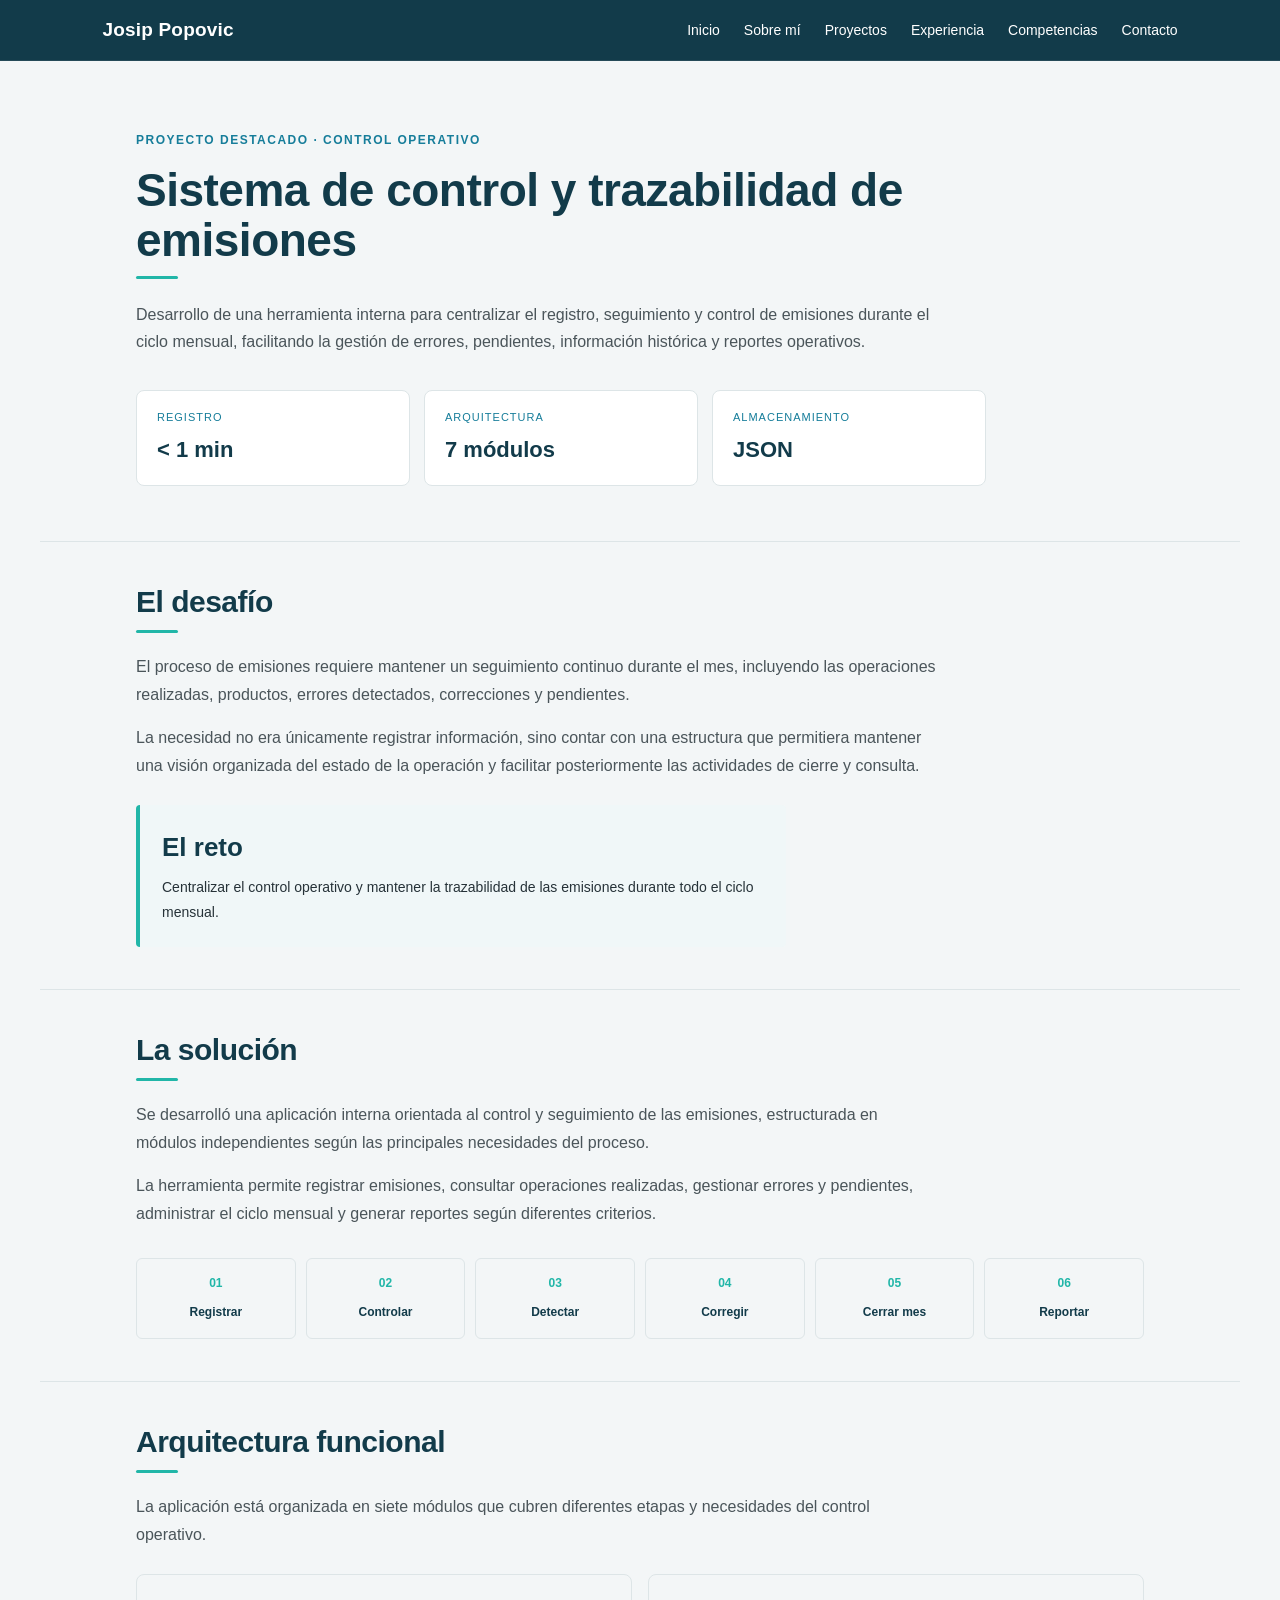
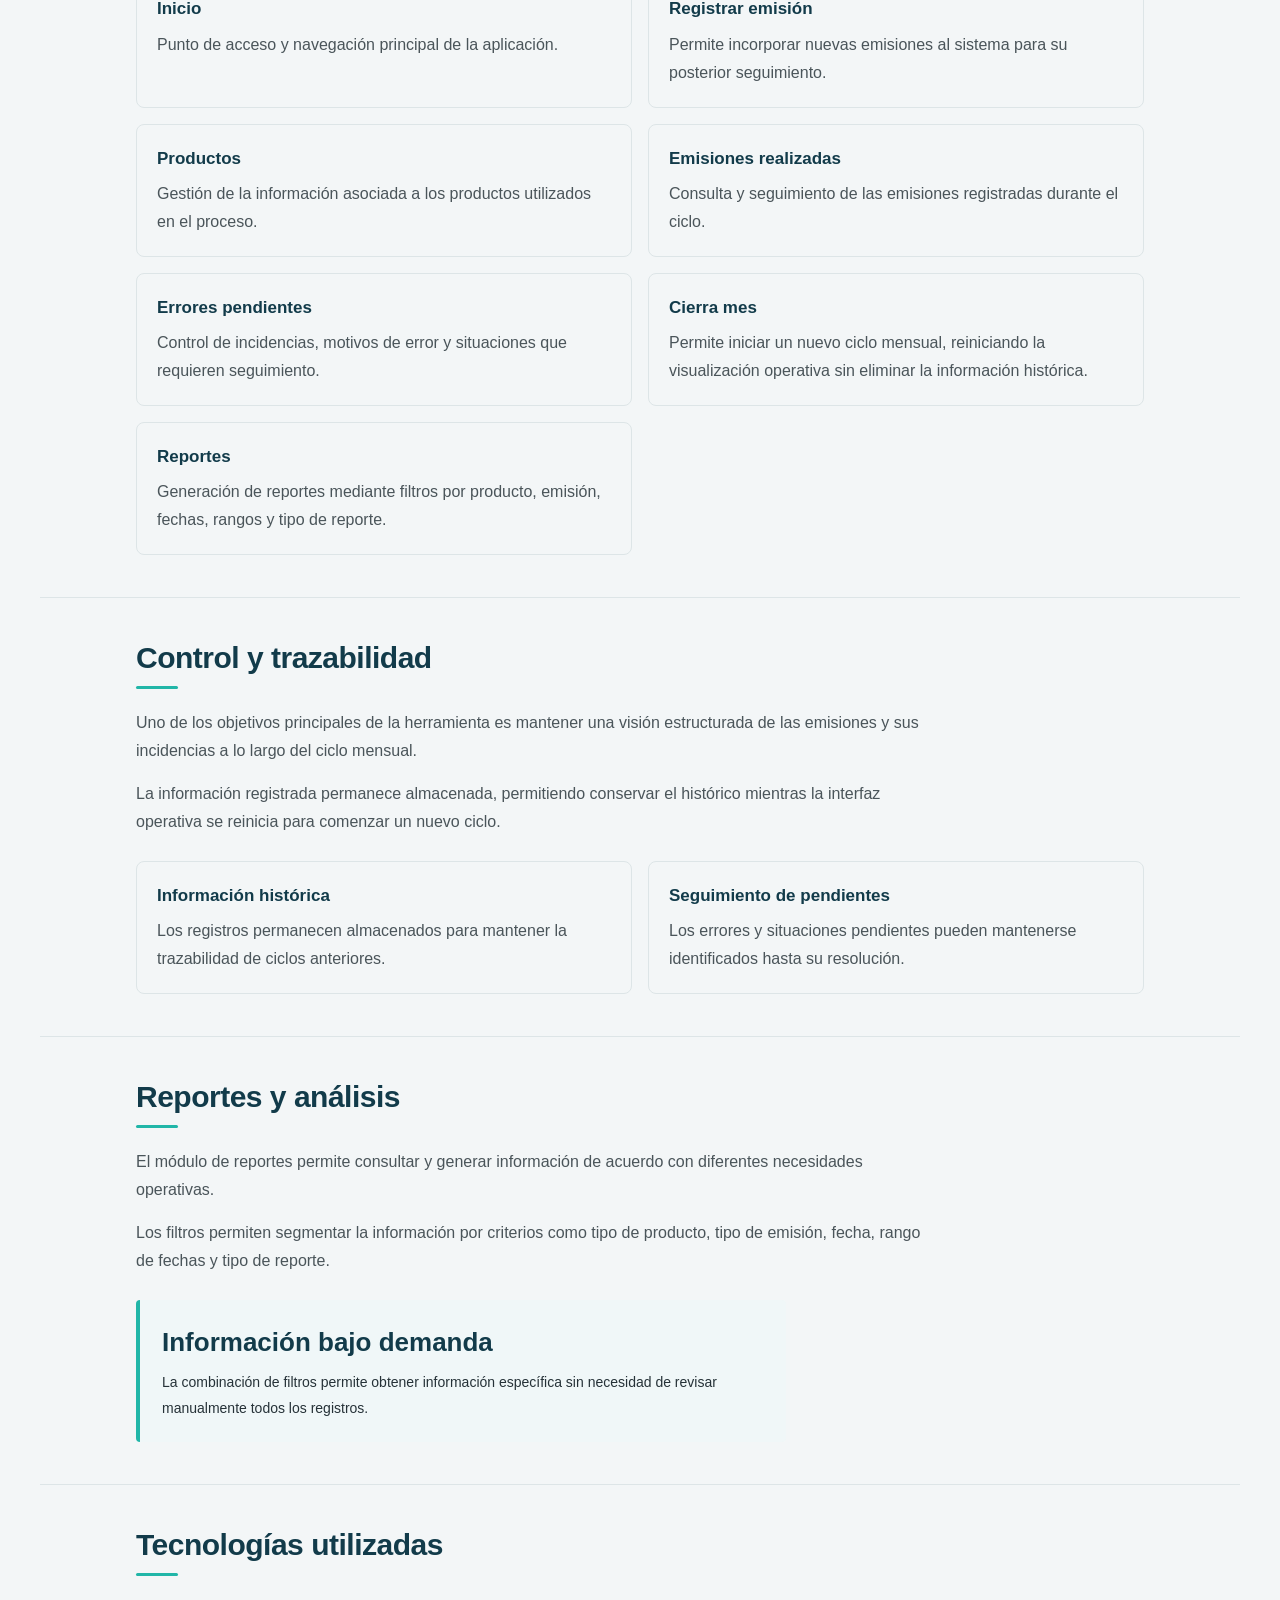
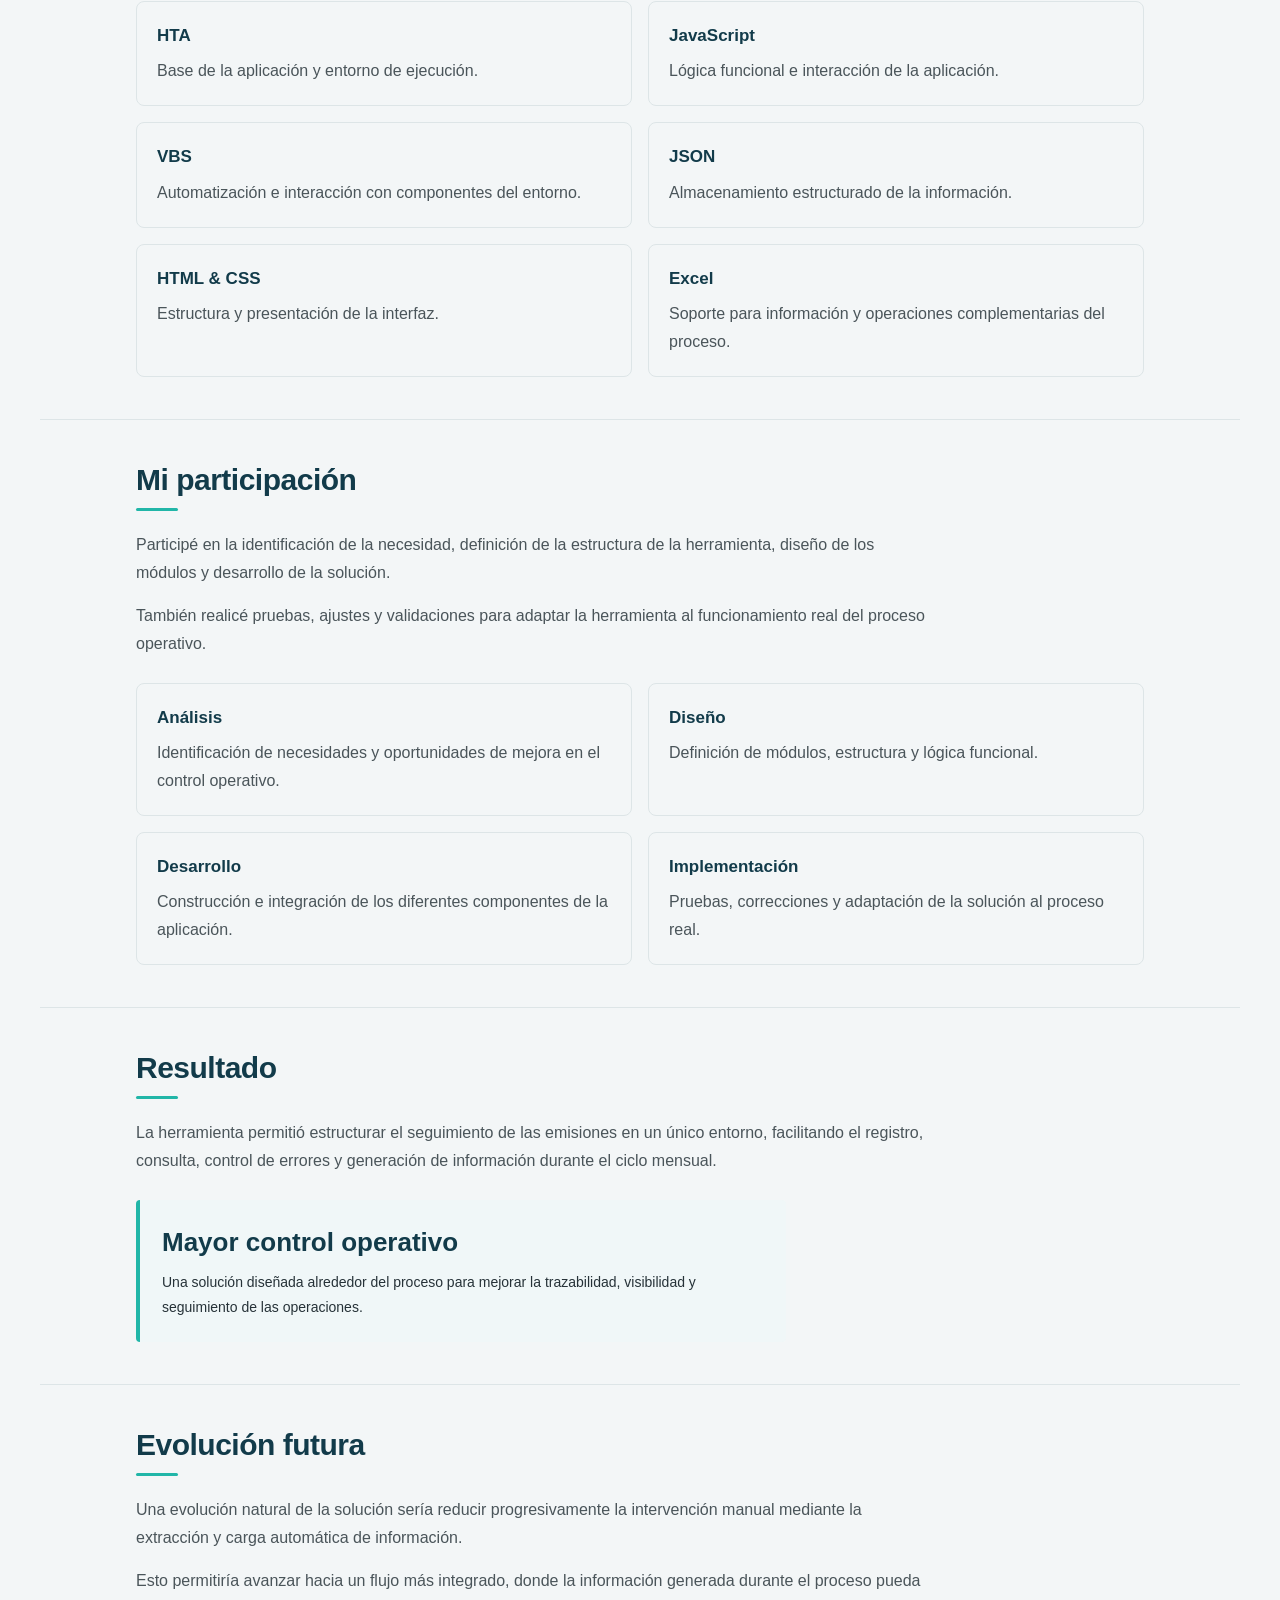
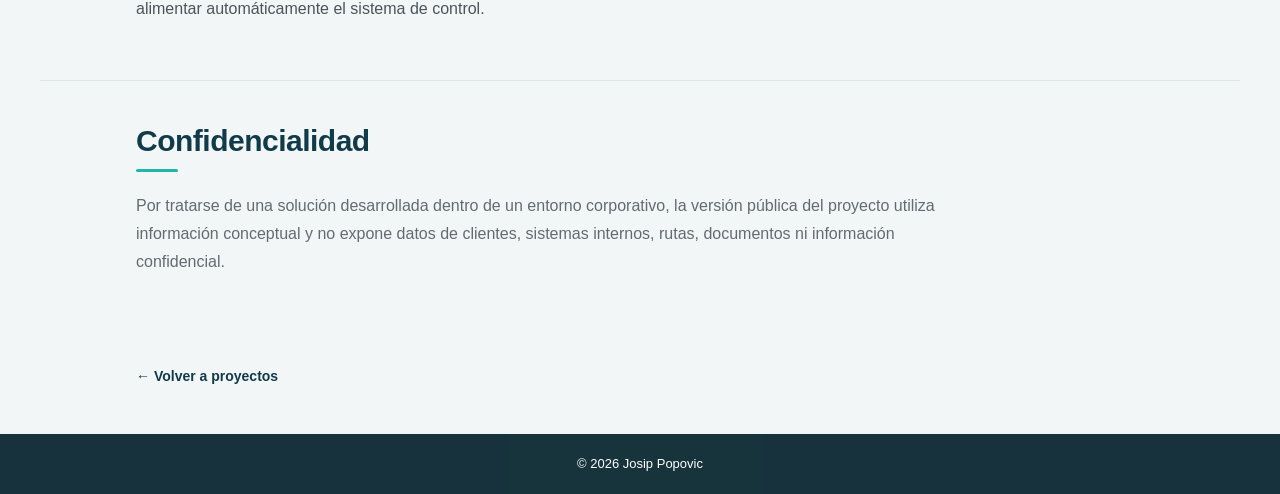
==== proyectos/control-emisiones.html @ c524aa66 "Create control-emisiones.html" ====
<!DOCTYPE html>

<html lang="es">

<head>

<meta charset="UTF-8">
<meta name="viewport" content="width=device-width, initial-scale=1.0">

<title>Sistema de control y trazabilidad de emisiones | Josip Popovic</title>

<link rel="stylesheet" href="../style.css">

</head>

<body>

<header>

    <h1>Josip Popovic</h1>

    <nav>
        <a href="../index.html#inicio">Inicio</a>
        <a href="../index.html#sobre-mi">Sobre mí</a>
        <a href="../index.html#proyectos">Proyectos</a>
        <a href="../index.html#experiencia">Experiencia</a>
        <a href="../index.html#habilidades">Competencias</a>
        <a href="../index.html#contacto">Contacto</a>
    </nav>

</header>


<main>


    <!-- ========================================
         INTRODUCCIÓN
    ========================================= -->

    <section class="project-detail">

        <div class="project-detail-label">
            PROYECTO DESTACADO · CONTROL OPERATIVO
        </div>

        <h2>
            Sistema de control y trazabilidad de emisiones
        </h2>

        <p class="project-detail-intro">
            Desarrollo de una herramienta interna para centralizar el
            registro, seguimiento y control de emisiones durante el
            ciclo mensual, facilitando la gestión de errores,
            pendientes, información histórica y reportes operativos.
        </p>


        <div class="project-detail-impact">

            <div>
                <span>Registro</span>
                <strong>&lt; 1 min</strong>
            </div>

            <div>
                <span>Arquitectura</span>
                <strong>7 módulos</strong>
            </div>

            <div>
                <span>Almacenamiento</span>
                <strong>JSON</strong>
            </div>

        </div>

    </section>


    <!-- ========================================
         EL DESAFÍO
    ========================================= -->

    <section class="project-detail-section">

        <h2>El desafío</h2>

        <p>
            El proceso de emisiones requiere mantener un seguimiento
            continuo durante el mes, incluyendo las operaciones
            realizadas, productos, errores detectados, correcciones
            y pendientes.
        </p>

        <p>
            La necesidad no era únicamente registrar información,
            sino contar con una estructura que permitiera mantener
            una visión organizada del estado de la operación y
            facilitar posteriormente las actividades de cierre y
            consulta.
        </p>

        <div class="result-highlight">

            <strong>El reto</strong>

            <span>
                Centralizar el control operativo y mantener la
                trazabilidad de las emisiones durante todo el ciclo
                mensual.
            </span>

        </div>

    </section>


    <!-- ========================================
         LA SOLUCIÓN
    ========================================= -->

    <section class="project-detail-section">

        <h2>La solución</h2>

        <p>
            Se desarrolló una aplicación interna orientada al control
            y seguimiento de las emisiones, estructurada en módulos
            independientes según las principales necesidades del
            proceso.
        </p>

        <p>
            La herramienta permite registrar emisiones, consultar
            operaciones realizadas, gestionar errores y pendientes,
            administrar el ciclo mensual y generar reportes según
            diferentes criterios.
        </p>

        <div class="process-flow">

            <div>
                <strong>01</strong>
                <span>Registrar</span>
            </div>

            <div>
                <strong>02</strong>
                <span>Controlar</span>
            </div>

            <div>
                <strong>03</strong>
                <span>Detectar</span>
            </div>

            <div>
                <strong>04</strong>
                <span>Corregir</span>
            </div>

            <div>
                <strong>05</strong>
                <span>Cerrar mes</span>
            </div>

            <div>
                <strong>06</strong>
                <span>Reportar</span>
            </div>

        </div>

    </section>


    <!-- ========================================
         MÓDULOS
    ========================================= -->

    <section class="project-detail-section">

        <h2>Arquitectura funcional</h2>

        <p>
            La aplicación está organizada en siete módulos que
            cubren diferentes etapas y necesidades del control
            operativo.
        </p>

        <div class="project-detail-grid">

            <div>
                <h3>Inicio</h3>
                <p>
                    Punto de acceso y navegación principal de la
                    aplicación.
                </p>
            </div>

            <div>
                <h3>Registrar emisión</h3>
                <p>
                    Permite incorporar nuevas emisiones al sistema
                    para su posterior seguimiento.
                </p>
            </div>

            <div>
                <h3>Productos</h3>
                <p>
                    Gestión de la información asociada a los
                    productos utilizados en el proceso.
                </p>
            </div>

            <div>
                <h3>Emisiones realizadas</h3>
                <p>
                    Consulta y seguimiento de las emisiones
                    registradas durante el ciclo.
                </p>
            </div>

            <div>
                <h3>Errores pendientes</h3>
                <p>
                    Control de incidencias, motivos de error y
                    situaciones que requieren seguimiento.
                </p>
            </div>

            <div>
                <h3>Cierra mes</h3>
                <p>
                    Permite iniciar un nuevo ciclo mensual,
                    reiniciando la visualización operativa sin
                    eliminar la información histórica.
                </p>
            </div>

            <div>
                <h3>Reportes</h3>
                <p>
                    Generación de reportes mediante filtros por
                    producto, emisión, fechas, rangos y tipo de
                    reporte.
                </p>
            </div>

        </div>

    </section>


    <!-- ========================================
         TRAZABILIDAD
    ========================================= -->

    <section class="project-detail-section">

        <h2>Control y trazabilidad</h2>

        <p>
            Uno de los objetivos principales de la herramienta es
            mantener una visión estructurada de las emisiones y
            sus incidencias a lo largo del ciclo mensual.
        </p>

        <p>
            La información registrada permanece almacenada,
            permitiendo conservar el histórico mientras la
            interfaz operativa se reinicia para comenzar un nuevo
            ciclo.
        </p>

        <div class="project-detail-grid">

            <div>
                <h3>Información histórica</h3>

                <p>
                    Los registros permanecen almacenados para
                    mantener la trazabilidad de ciclos anteriores.
                </p>
            </div>

            <div>
                <h3>Seguimiento de pendientes</h3>

                <p>
                    Los errores y situaciones pendientes pueden
                    mantenerse identificados hasta su resolución.
                </p>
            </div>

        </div>

    </section>


    <!-- ========================================
         REPORTES
    ========================================= -->

    <section class="project-detail-section">

        <h2>Reportes y análisis</h2>

        <p>
            El módulo de reportes permite consultar y generar
            información de acuerdo con diferentes necesidades
            operativas.
        </p>

        <p>
            Los filtros permiten segmentar la información por
            criterios como tipo de producto, tipo de emisión,
            fecha, rango de fechas y tipo de reporte.
        </p>

        <div class="result-highlight">

            <strong>Información bajo demanda</strong>

            <span>
                La combinación de filtros permite obtener
                información específica sin necesidad de revisar
                manualmente todos los registros.
            </span>

        </div>

    </section>


    <!-- ========================================
         TECNOLOGÍAS
    ========================================= -->

    <section class="project-detail-section">

        <h2>Tecnologías utilizadas</h2>

        <div class="project-detail-grid">

            <div>
                <h3>HTA</h3>
                <p>
                    Base de la aplicación y entorno de ejecución.
                </p>
            </div>

            <div>
                <h3>JavaScript</h3>
                <p>
                    Lógica funcional e interacción de la aplicación.
                </p>
            </div>

            <div>
                <h3>VBS</h3>
                <p>
                    Automatización e interacción con componentes
                    del entorno.
                </p>
            </div>

            <div>
                <h3>JSON</h3>
                <p>
                    Almacenamiento estructurado de la información.
                </p>
            </div>

            <div>
                <h3>HTML & CSS</h3>
                <p>
                    Estructura y presentación de la interfaz.
                </p>
            </div>

            <div>
                <h3>Excel</h3>
                <p>
                    Soporte para información y operaciones
                    complementarias del proceso.
                </p>
            </div>

        </div>

    </section>


    <!-- ========================================
         MI PARTICIPACIÓN
    ========================================= -->

    <section class="project-detail-section">

        <h2>Mi participación</h2>

        <p>
            Participé en la identificación de la necesidad,
            definición de la estructura de la herramienta,
            diseño de los módulos y desarrollo de la solución.
        </p>

        <p>
            También realicé pruebas, ajustes y validaciones para
            adaptar la herramienta al funcionamiento real del
            proceso operativo.
        </p>

        <div class="project-detail-grid">

            <div>
                <h3>Análisis</h3>
                <p>
                    Identificación de necesidades y oportunidades
                    de mejora en el control operativo.
                </p>
            </div>

            <div>
                <h3>Diseño</h3>
                <p>
                    Definición de módulos, estructura y lógica
                    funcional.
                </p>
            </div>

            <div>
                <h3>Desarrollo</h3>
                <p>
                    Construcción e integración de los diferentes
                    componentes de la aplicación.
                </p>
            </div>

            <div>
                <h3>Implementación</h3>
                <p>
                    Pruebas, correcciones y adaptación de la
                    solución al proceso real.
                </p>
            </div>

        </div>

    </section>


    <!-- ========================================
         IMPACTO
    ========================================= -->

    <section class="project-detail-section">

        <h2>Resultado</h2>

        <p>
            La herramienta permitió estructurar el seguimiento de
            las emisiones en un único entorno, facilitando el
            registro, consulta, control de errores y generación
            de información durante el ciclo mensual.
        </p>

        <div class="result-highlight">

            <strong>Mayor control operativo</strong>

            <span>
                Una solución diseñada alrededor del proceso para
                mejorar la trazabilidad, visibilidad y seguimiento
                de las operaciones.
            </span>

        </div>

    </section>


    <!-- ========================================
         EVOLUCIÓN
    ========================================= -->

    <section class="project-detail-section">

        <h2>Evolución futura</h2>

        <p>
            Una evolución natural de la solución sería reducir
            progresivamente la intervención manual mediante la
            extracción y carga automática de información.
        </p>

        <p>
            Esto permitiría avanzar hacia un flujo más integrado,
            donde la información generada durante el proceso pueda
            alimentar automáticamente el sistema de control.
        </p>

    </section>


    <!-- ========================================
         CONFIDENCIALIDAD
    ========================================= -->

    <section class="project-detail-section confidentiality">

        <h2>Confidencialidad</h2>

        <p>
            Por tratarse de una solución desarrollada dentro de un
            entorno corporativo, la versión pública del proyecto
            utiliza información conceptual y no expone datos de
            clientes, sistemas internos, rutas, documentos ni
            información confidencial.
        </p>

    </section>


    <!-- ========================================
         NAVEGACIÓN
    ========================================= -->

    <section class="project-navigation">

        <a href="../index.html#proyectos">
            ← Volver a proyectos
        </a>

    </section>


</main>


<footer>

    <p>
        © 2026 Josip Popovic
    </p>

</footer>

</body>

</html>
---- style.css ----
/* ========================================
   VARIABLES DE MARCA
======================================== */

:root {
    --color-primary: #123B4A;
    --color-secondary: #167D9A;
    --color-accent: #21B6A8;
    --color-text: #263238;
    --color-background: #F3F6F7;
    --color-white: #FFFFFF;
}


/* ========================================
   CONFIGURACIÓN GENERAL
======================================== */

* {
    margin: 0;
    padding: 0;
    box-sizing: border-box;
}

html {
    scroll-behavior: smooth;
}

body {
    font-family: "Inter", Arial, Helvetica, sans-serif;
    background-color: var(--color-background);
    color: var(--color-text);
    line-height: 1.6;
}


/* ========================================
   CONTENEDOR PRINCIPAL
======================================== */

main {
    max-width: 1200px;
    margin: 0 auto;
}

section {
    padding: 42px 8%;
}

section h2 {
    font-size: 30px;
    line-height: 1.2;
    margin-bottom: 12px;
    color: var(--color-primary);
    letter-spacing: -0.5px;
    position: relative;
}

section h2::after {
    content: "";
    display: block;
    width: 42px;
    height: 3px;
    background-color: var(--color-accent);
    margin-top: 10px;
    border-radius: 2px;
}

section p {
    max-width: 800px;
    margin-bottom: 15px;
}


/* ========================================
   HEADER
======================================== */

header {
    background-color: var(--color-primary);
    color: var(--color-white);
    padding: 15px 8%;
    display: flex;
    justify-content: space-between;
    align-items: center;
    position: sticky;
    top: 0;
    z-index: 1000;
    border-bottom: 1px solid rgba(255, 255, 255, 0.08);
}

header h1 {
    font-size: 19px;
    font-weight: 600;
    letter-spacing: 0.2px;
}

nav {
    display: flex;
    gap: 24px;
}

nav a {
    color: var(--color-white);
    text-decoration: none;
    font-size: 14px;
    transition: color 0.2s ease;
}

nav a:hover {
    color: var(--color-accent);
}


/* ========================================
   HERO
======================================== */

#inicio {
    min-height: 68vh;
    display: flex;
    flex-direction: column;
    justify-content: center;
    padding-top: 75px;
    padding-bottom: 65px;
}

#inicio {
    min-height: 62vh;
    display: flex;
    flex-direction: column;
    justify-content: center;
    padding-top: 55px;
    padding-bottom: 45px;
}

#inicio h2 {
    font-size: 50px;
    line-height: 1.08;
    max-width: 900px;
    margin-bottom: 22px;
    color: var(--color-primary);
    letter-spacing: -1.5px;
}

#inicio p:nth-of-type(2) {
    font-size: 18px;
    color: var(--color-text);
    opacity: 0.85;
    max-width: 720px;
    margin-bottom: 20px;
}

/* ========================================
   BOTONES DEL HERO
======================================== */

.hero-buttons {
    display: flex;
    gap: 12px;
    margin-top: 8px;
    flex-wrap: wrap;
}

.hero-buttons a {
    display: inline-flex;
    align-items: center;
    justify-content: center;
    padding: 11px 20px;
    border-radius: 6px;
    font-size: 14px;
    font-weight: 600;
    text-decoration: none;
    transition: all 0.2s ease;
}


/* Botón principal */

.hero-buttons a:first-child {
    background-color: var(--color-secondary);
    color: var(--color-white);
}

.hero-buttons a:first-child:hover {
    background-color: var(--color-primary);
    transform: translateY(-2px);
}


/* Botón secundario */

.hero-buttons .secondary-button {
    background-color: transparent;
    color: var(--color-primary);
    border: 1px solid var(--color-secondary);
}

.hero-buttons .secondary-button:hover {
    background-color: var(--color-secondary);
    color: var(--color-white);
    transform: translateY(-2px);
}


/* ========================================
   SOBRE MÍ
======================================== */

#sobre-mi {
    background-color: var(--color-white);
    border-top: 1px solid #DDE5E7;
    border-bottom: 1px solid #DDE5E7;
}

#sobre-mi p {
    font-size: 17px;
    color: var(--color-text);
}


/* ========================================
   PROYECTOS
======================================== */

#proyectos {
    background-color: var(--color-background);
}

#proyectos {
    background-color: var(--color-background);
}

.section-intro {
    max-width: 760px;
    margin-bottom: 24px;
    color: var(--color-text);
    opacity: 0.75;
}

.projects-grid {
    display: grid;
    grid-template-columns: repeat(3, 1fr);
    gap: 18px;
}

.project-card {
    background-color: var(--color-white);
    padding: 24px;
    border: 1px solid #DDE5E7;
    border-radius: 8px;
    display: flex;
    flex-direction: column;
    min-height: 390px;
    transition: transform 0.2s ease, box-shadow 0.2s ease;
}

.project-card:hover {
    transform: translateY(-4px);
    box-shadow: 0 10px 24px rgba(18, 59, 74, 0.10);
}

.project-number {
    color: var(--color-accent);
    font-size: 13px;
    font-weight: 700;
    letter-spacing: 1px;
    margin-bottom: 10px;
}

.project-card h3 {
    font-size: 19px;
    line-height: 1.3;
    font-weight: 600;
    color: var(--color-primary);
    margin-bottom: 12px;
}

.project-card p {
    color: var(--color-text);
    opacity: 0.78;
    font-size: 14px;
    margin-bottom: 18px;
}

.project-impact {
    padding: 12px 14px;
    background-color: #F0F7F8;
    border-left: 3px solid var(--color-accent);
    margin-bottom: 16px;
}

.project-impact span {
    display: block;
    font-size: 11px;
    text-transform: uppercase;
    letter-spacing: 1px;
    color: var(--color-secondary);
    margin-bottom: 3px;
}

.project-impact strong {
    color: var(--color-primary);
    font-size: 14px;
}

.project-tags {
    display: flex;
    flex-wrap: wrap;
    gap: 6px;
    margin-bottom: 20px;
}

.project-tags span {
    background-color: #E8F1F3;
    color: var(--color-primary);
    padding: 4px 8px;
    border-radius: 4px;
    font-size: 11px;
    font-weight: 600;
}

.project-link {
    margin-top: auto;
    color: var(--color-secondary);
    text-decoration: none;
    font-size: 13px;
    font-weight: 600;
}

.project-link:hover {
    color: var(--color-primary);
}

#proyectos article a:hover {
    color: var(--color-primary);
}


/* ========================================
   EXPERIENCIA
======================================== */

#experiencia {
    background-color: var(--color-white);
    border-top: 1px solid #DDE5E7;
}

#experiencia h3 {
    font-size: 20px;
    margin-bottom: 10px;
    color: var(--color-primary);
}

#experiencia p {
    color: var(--color-text);
    opacity: 0.8;
}


/* ========================================
   HABILIDADES
======================================== */

section:not(#inicio):not(#sobre-mi):not(#proyectos):not(#experiencia):not(#contacto) {
    background-color: var(--color-background);
}

section:not(#inicio):not(#sobre-mi):not(#proyectos):not(#experiencia):not(#contacto) p {
    color: var(--color-text);
    font-size: 16px;
}


/* ========================================
   CONTACTO
======================================== */

#contacto {
    background-color: var(--color-primary);
    color: var(--color-white);
}

#contacto h2 {
    color: var(--color-white);
}

#contacto p {
    color: var(--color-white);
    opacity: 0.85;
}


/* ========================================
   FOOTER
======================================== */

footer {
    background-color: #0C2933;
    color: var(--color-white);
    opacity: 0.95;
    text-align: center;
    padding: 20px;
    font-size: 13px;
}


/* ========================================
   RESPONSIVE
======================================== */

@media (max-width: 768px) {
   .hero-buttons {
       width: 100%;
   }
   
   .hero-buttons a {
       width: 100%;
   }
    header {
        flex-direction: column;
        gap: 12px;
        padding: 16px 20px;
    }

    nav {
        flex-wrap: wrap;
        justify-content: center;
        gap: 12px;
    }

    section {
        padding: 38px 7%;
    }

    #inicio {
        min-height: 75vh;
        padding-top: 60px;
        padding-bottom: 50px;
    }

    #inicio h2 {
        font-size: 36px;
        letter-spacing: -0.8px;
    }

    #inicio p:nth-of-type(2) {
        font-size: 16px;
    }

    #proyectos article {
        padding: 22px;
    }
    .projects-grid {
        grid-template-columns: 1fr;
    }
}
.about-content {
    display: grid;
    grid-template-columns: 1.5fr 1fr;
    gap: 50px;
    align-items: start;
}

.about-main p {
    max-width: 720px;
    font-size: 16px;
    line-height: 1.7;
    color: var(--color-text);
}

.about-focus {
    border-left: 2px solid var(--color-accent);
    padding-left: 22px;
}

.about-focus > span {
    display: block;
    color: var(--color-secondary);
    font-size: 12px;
    font-weight: 700;
    text-transform: uppercase;
    letter-spacing: 1.5px;
    margin-bottom: 14px;
}

.focus-list {
    display: flex;
    flex-wrap: wrap;
    gap: 8px;
}

.focus-list span {
    padding: 7px 10px;
    background-color: #E8F1F3;
    color: var(--color-primary);
    border-radius: 4px;
    font-size: 12px;
    font-weight: 500;
}

@media (max-width: 768px) {

    .about-content {
        grid-template-columns: 1fr;
        gap: 28px;
    }

}

.experience-item {
    max-width: 1000px;
}

.experience-header {
    display: flex;
    justify-content: space-between;
    align-items: flex-start;
    gap: 20px;
    margin-bottom: 14px;
}

.experience-header h3 {
    margin-bottom: 4px;
}

.experience-company {
    font-size: 13px;
    color: var(--color-secondary);
    font-weight: 500;
}

.experience-area {
    font-size: 12px;
    color: var(--color-secondary);
    background-color: #E8F1F3;
    padding: 6px 10px;
    border-radius: 4px;
    white-space: nowrap;
}

.experience-item > p {
    max-width: 780px;
    font-size: 15px;
    line-height: 1.7;
    color: var(--color-text);
    opacity: 0.82;
    margin-bottom: 24px;
}

.experience-highlights {
    display: grid;
    grid-template-columns: repeat(4, 1fr);
    gap: 12px;
}

.experience-highlights div {
    padding: 15px;
    background-color: var(--color-background);
    border: 1px solid #DDE5E7;
    border-radius: 6px;
}

.experience-highlights strong {
    display: block;
    color: var(--color-primary);
    font-size: 14px;
    margin-bottom: 5px;
}

.experience-highlights span {
    display: block;
    color: var(--color-text);
    opacity: 0.72;
    font-size: 12px;
    line-height: 1.5;
}

@media (max-width: 768px) {

    .experience-header {
        flex-direction: column;
        gap: 10px;
    }

    .experience-area {
        white-space: normal;
    }

    .experience-highlights {
        grid-template-columns: 1fr 1fr;
    }

}
/* ========================================
   COMPETENCIAS
======================================== */

.skills-grid {
    display: grid;
    grid-template-columns: repeat(3, 1fr);
    gap: 18px;
    margin-top: 24px;
}

.skill-group {
    background-color: var(--color-white);
    border: 1px solid #DDE5E7;
    border-radius: 8px;
    padding: 22px;
}

.skill-group h3 {
    color: var(--color-primary);
    font-size: 17px;
    line-height: 1.3;
    margin-bottom: 16px;
}

.skill-list {
    display: flex;
    flex-wrap: wrap;
    gap: 7px;
}

.skill-list span {
    display: inline-block;
    padding: 6px 9px;
    background-color: #E8F1F3;
    color: var(--color-primary);
    border-radius: 4px;
    font-size: 12px;
    font-weight: 500;
}

@media (max-width: 768px) {

    .skills-grid {
        grid-template-columns: 1fr;
    }

}
/* ========================================
DETALLE DE PROYECTO
======================================== */

.project-detail {
padding-top: 70px;
padding-bottom: 55px;
}

.project-detail-label {
color: var(--color-secondary);
font-size: 12px;
font-weight: 700;
letter-spacing: 1.5px;
text-transform: uppercase;
margin-bottom: 14px;
}

.project-detail h2 {
font-size: 46px;
line-height: 1.1;
max-width: 900px;
margin-bottom: 22px;
}

.project-detail-intro {
font-size: 18px;
line-height: 1.7;
max-width: 800px;
color: var(--color-text);
opacity: 0.82;
}

/* ========================================
IMPACTO
======================================== */

.project-detail-impact {
display: grid;
grid-template-columns: repeat(3, 1fr);
gap: 14px;
max-width: 850px;
margin-top: 35px;
}

.project-detail-impact div {
background-color: var(--color-white);
border: 1px solid #DDE5E7;
border-radius: 8px;
padding: 18px 20px;
}

.project-detail-impact span {
display: block;
color: var(--color-secondary);
font-size: 11px;
text-transform: uppercase;
letter-spacing: 1px;
margin-bottom: 5px;
}

.project-detail-impact strong {
color: var(--color-primary);
font-size: 22px;
}

/* ========================================
SECCIONES DEL PROYECTO
======================================== */

.project-detail-section {
background-color: var(--color-white);
border-top: 1px solid #DDE5E7;
}

.project-detail-section h2 {
font-size: 30px;
margin-bottom: 20px;
}

.project-detail-section p {
max-width: 800px;
font-size: 16px;
line-height: 1.75;
color: var(--color-text);
opacity: 0.82;
}

/* ========================================
FLUJO DEL PROCESO
======================================== */

.process-flow {
display: grid;
grid-template-columns: repeat(6, 1fr);
gap: 10px;
margin-top: 30px;
}

.process-flow div {
background-color: var(--color-background);
border: 1px solid #DDE5E7;
border-radius: 6px;
padding: 15px 10px;
text-align: center;
}

.process-flow strong {
display: block;
color: var(--color-accent);
font-size: 12px;
margin-bottom: 5px;
}

.process-flow span {
color: var(--color-primary);
font-size: 12px;
font-weight: 600;
}

/* ========================================
GRID DE FUNCIONAMIENTO
======================================== */

.project-detail-grid {
display: grid;
grid-template-columns: 1fr 1fr;
gap: 16px;
margin-top: 25px;
}

.project-detail-grid div {
background-color: var(--color-background);
border: 1px solid #DDE5E7;
border-radius: 8px;
padding: 20px;
}

.project-detail-grid h3 {
color: var(--color-primary);
font-size: 17px;
margin-bottom: 8px;
}

.project-detail-grid p {
font-size: 14px;
margin-bottom: 0;
}

/* ========================================
RESULTADO
======================================== */

.result-highlight {
max-width: 650px;
margin-top: 25px;
padding: 22px;
background-color: #F0F7F8;
border-left: 4px solid var(--color-accent);
border-radius: 4px;
}

.result-highlight strong {
display: block;
color: var(--color-primary);
font-size: 26px;
margin-bottom: 5px;
}

.result-highlight span {
color: var(--color-text);
font-size: 14px;
}

/* ========================================
CONFIDENCIALIDAD
======================================== */

.confidentiality {
background-color: var(--color-background);
}

.confidentiality p {
opacity: 0.7;
font-size: 14px;
}

/* ========================================
NAVEGACIÓN
======================================== */

.project-navigation {
background-color: var(--color-background);
padding-top: 30px;
padding-bottom: 45px;
}

.project-navigation a {
color: var(--color-secondary);
text-decoration: none;
font-size: 14px;
font-weight: 600;
}

.project-navigation a {
color: var(--color-primary);
}

/* ========================================
RESPONSIVE
======================================== */

@media (max-width: 768px) {

.project-detail {
    padding-top: 45px;
}

.project-detail h2 {
    font-size: 36px;
}

.project-detail-intro {
    font-size: 16px;
}

.project-detail-impact {
    grid-template-columns: 1fr;
}

.process-flow {
    grid-template-columns: 1fr 1fr;
}

.project-detail-grid {
    grid-template-columns: 1fr;
}

}

/* ========================================
CONTACTO
======================================== */

#contacto {
background-color: var(--color-primary);
color: var(--color-white);
padding-top: 55px;
padding-bottom: 60px;
}

#contacto h2 {
color: var(--color-white);
}

.contact-intro {
max-width: 650px;
color: var(--color-white);
opacity: 0.82;
font-size: 16px;
line-height: 1.7;
margin-bottom: 28px;
}

.contact-links {
display: grid;
grid-template-columns: repeat(3, 1fr);
gap: 14px;
max-width: 900px;
}

.contact-item {
display: flex;
flex-direction: column;
gap: 5px;
padding: 18px 20px;
background-color: rgba(255, 255, 255, 0.06);
border: 1px solid rgba(255, 255, 255, 0.14);
border-radius: 8px;
text-decoration: none;
transition: transform 0.2s ease, background-color 0.2s ease;
}

.contact-item:hover {
background-color: rgba(255, 255, 255, 0.10);
transform: translateY(-3px);
}

.contact-item span {
color: var(--color-accent);
font-size: 12px;
font-weight: 700;
text-transform: uppercase;
letter-spacing: 1px;
}

.contact-item strong {
color: var(--color-white);
font-size: 14px;
font-weight: 500;
}

/* ========================================
CONTACTO - RESPONSIVE
======================================== */

@media (max-width: 768px) {

```
.contact-links {
    grid-template-columns: 1fr;
}
```

}
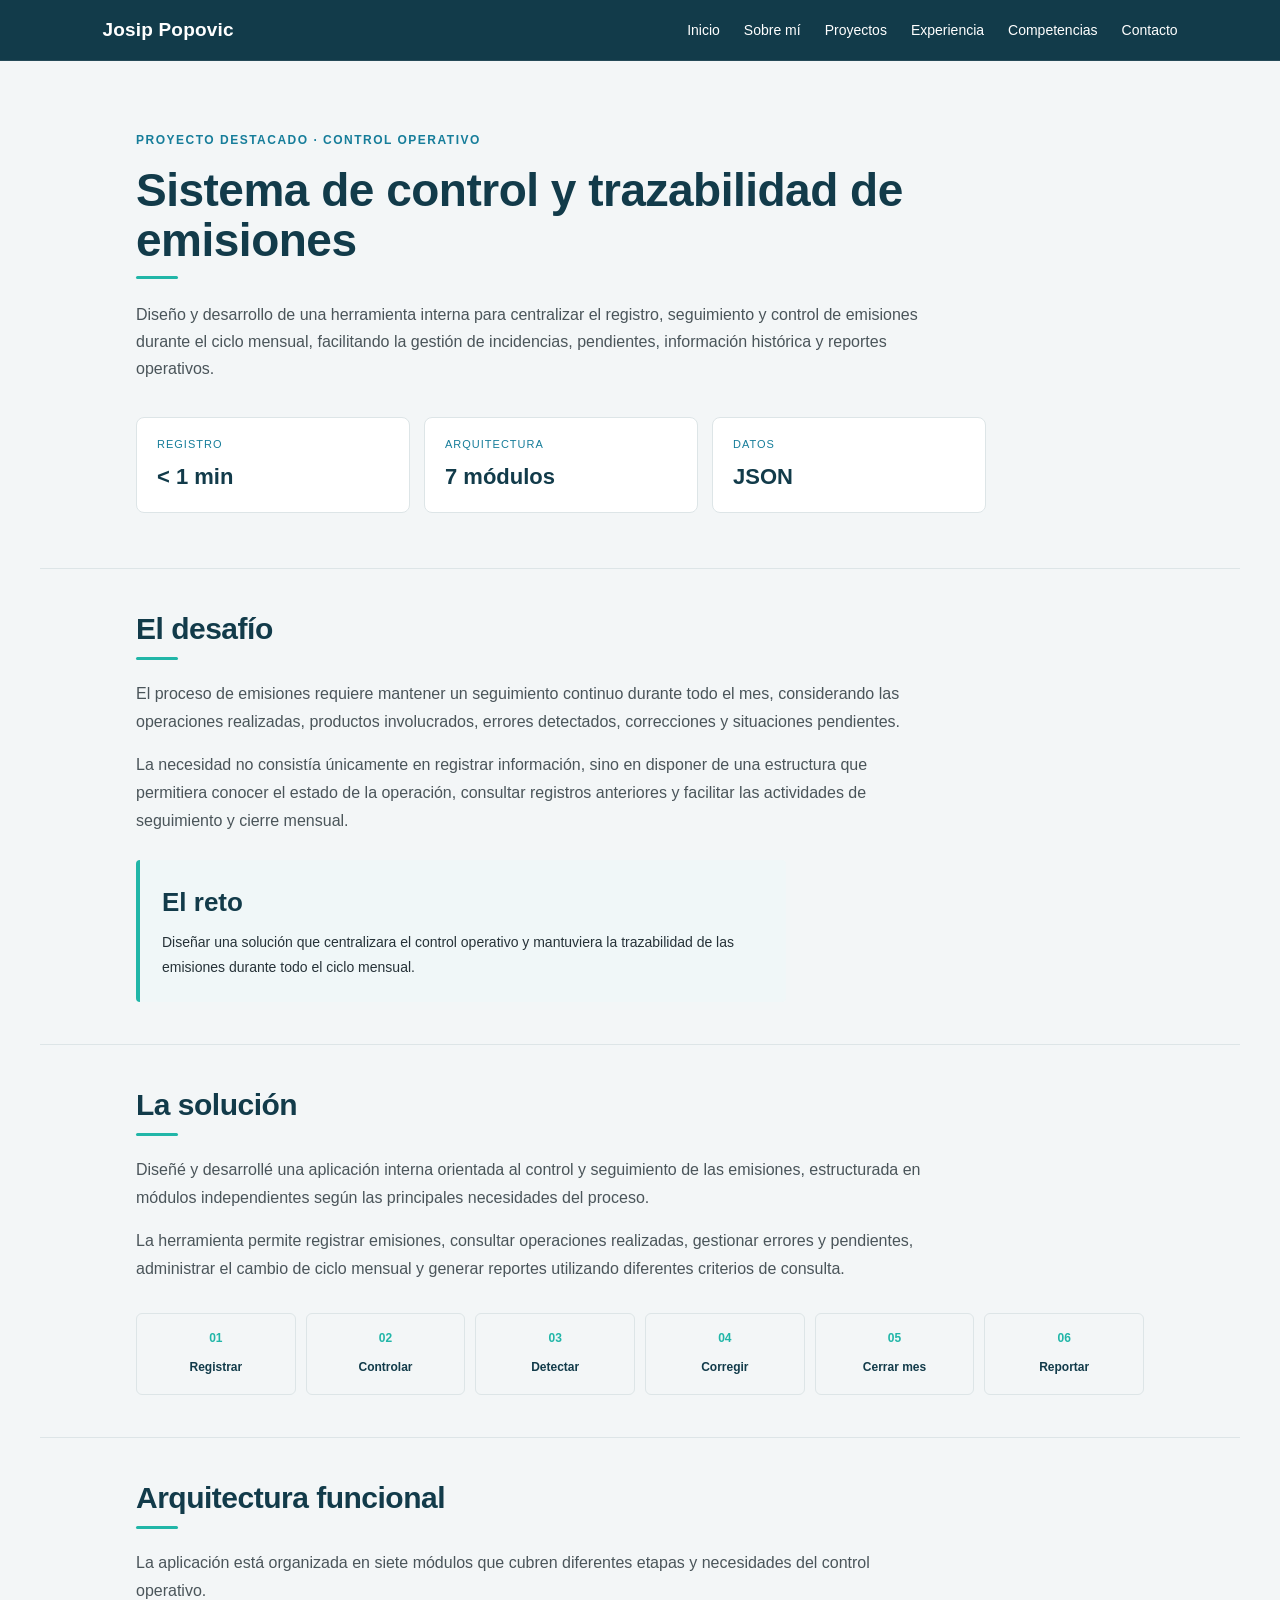
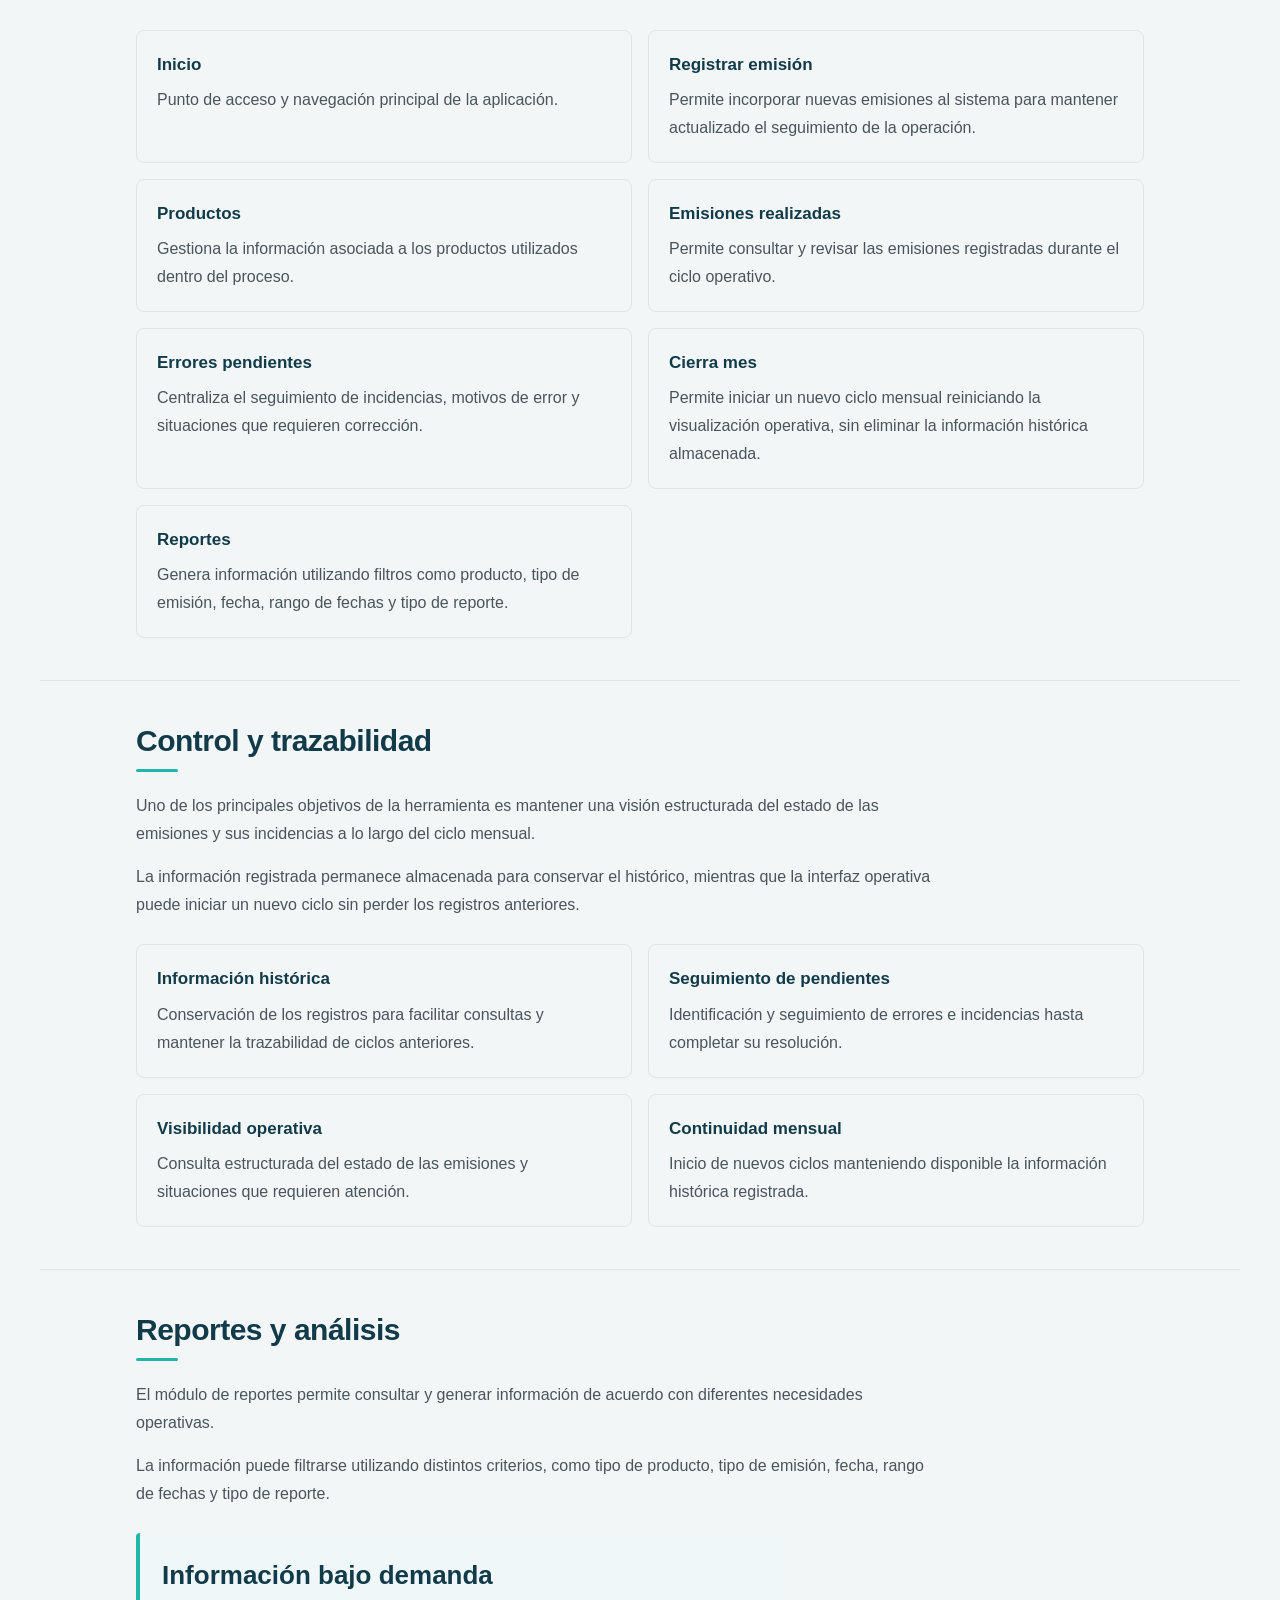
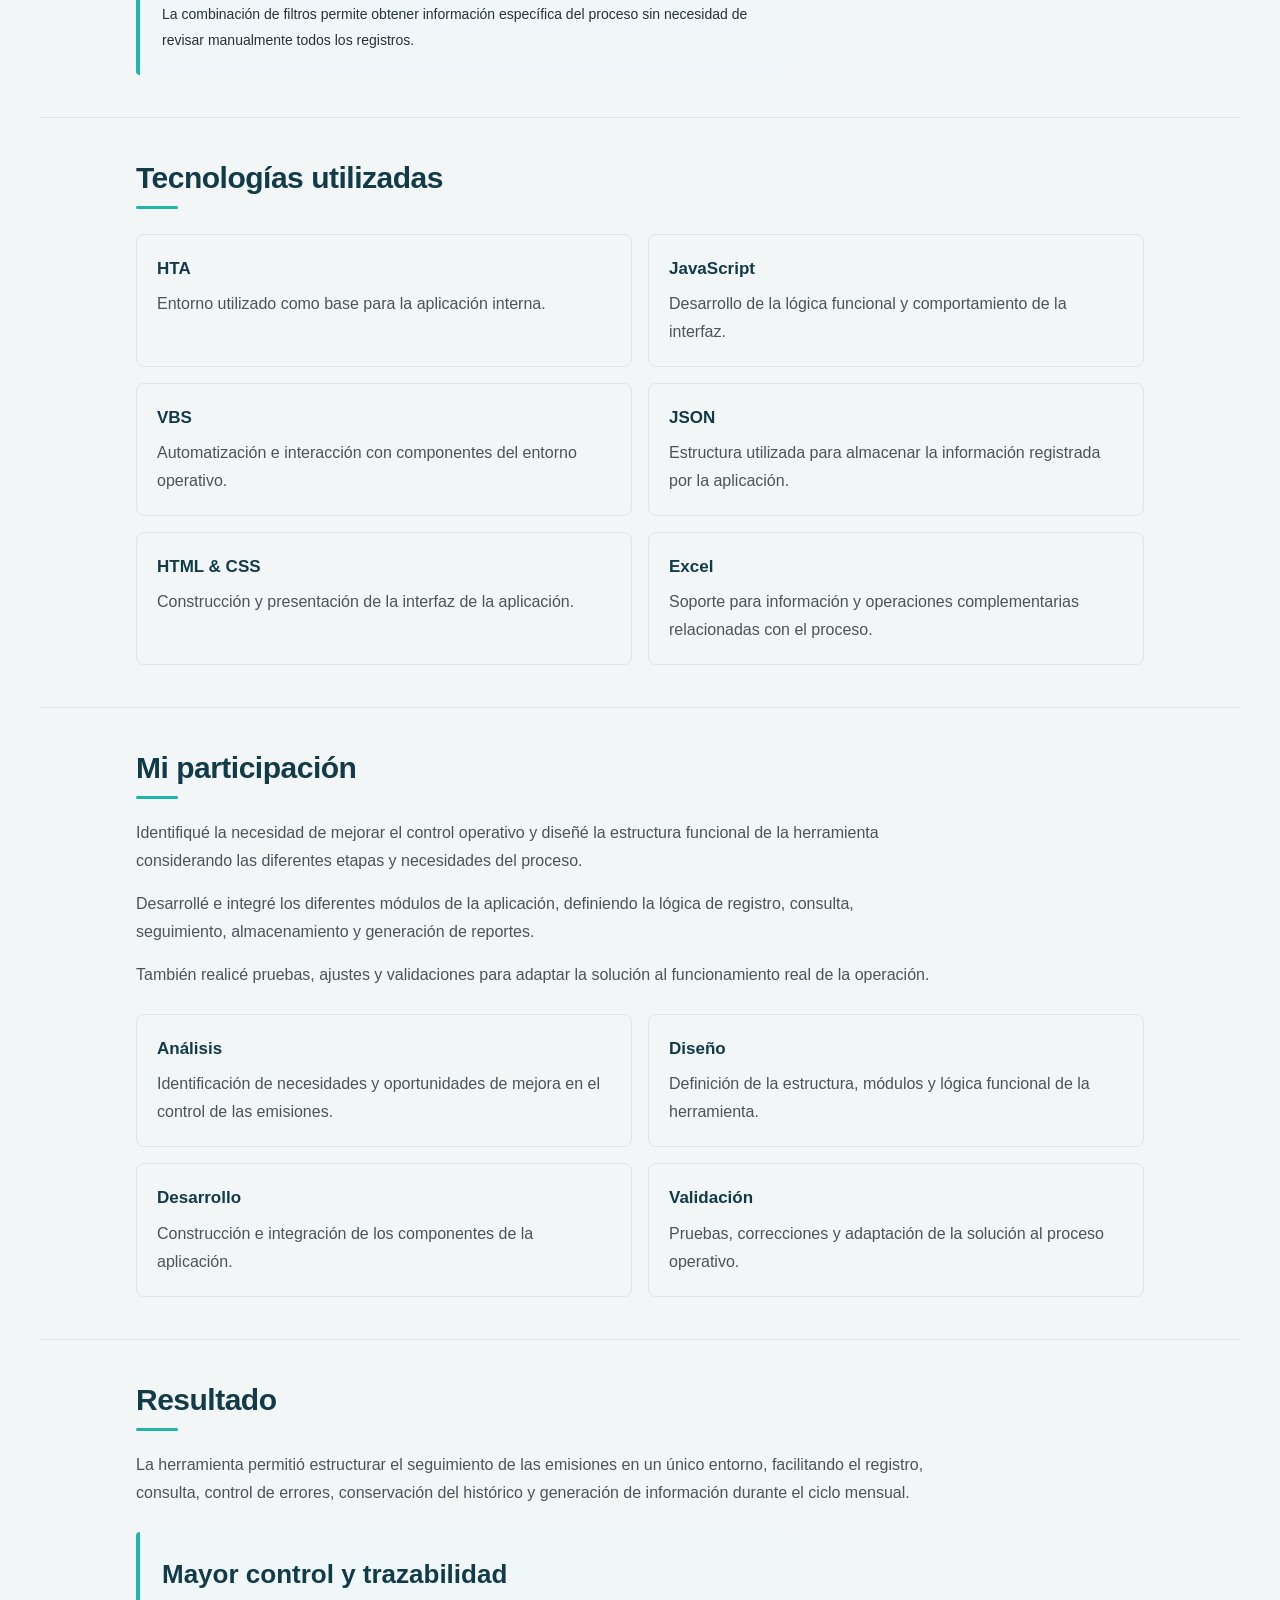
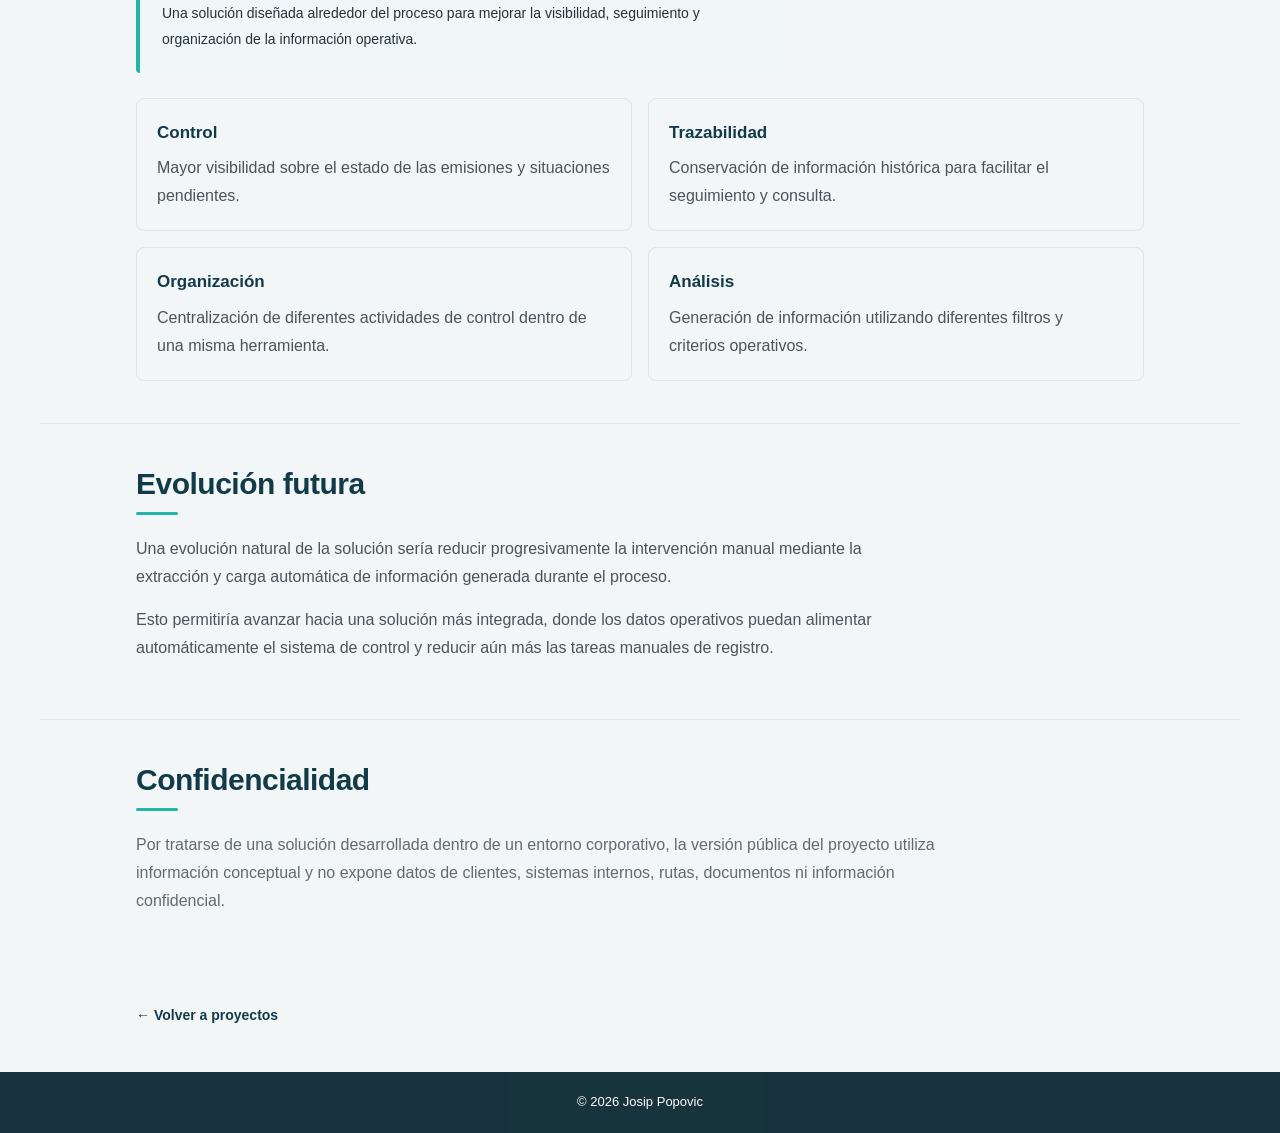
==== commit 83fb1d2b: "Update control-emisiones.html" ====
--- a/proyectos/control-emisiones.html
+++ b/proyectos/control-emisiones.html
@@ -4,8 +4,7 @@
 
 <head>
 
-<meta charset="UTF-8">
-<meta name="viewport" content="width=device-width, initial-scale=1.0">
+<meta charset="UTF-8"> <meta name="viewport" content="width=device-width, initial-scale=1.0">
 
 <title>Sistema de control y trazabilidad de emisiones | Josip Popovic</title>
 
@@ -17,535 +16,673 @@
 
 <header>
 
-    <h1>Josip Popovic</h1>
-
-    <nav>
-        <a href="../index.html#inicio">Inicio</a>
-        <a href="../index.html#sobre-mi">Sobre mí</a>
-        <a href="../index.html#proyectos">Proyectos</a>
-        <a href="../index.html#experiencia">Experiencia</a>
-        <a href="../index.html#habilidades">Competencias</a>
-        <a href="../index.html#contacto">Contacto</a>
-    </nav>
+<h1>Josip Popovic</h1>
+
+<nav>
+    <a href="../index.html#inicio">Inicio</a>
+    <a href="../index.html#sobre-mi">Sobre mí</a>
+    <a href="../index.html#proyectos">Proyectos</a>
+    <a href="../index.html#experiencia">Experiencia</a>
+    <a href="../index.html#habilidades">Competencias</a>
+    <a href="../index.html#contacto">Contacto</a>
+</nav>
 
 </header>
 
-
 <main>
 
-
-    <!-- ========================================
-         INTRODUCCIÓN
-    ========================================= -->
-
-    <section class="project-detail">
-
-        <div class="project-detail-label">
-            PROYECTO DESTACADO · CONTROL OPERATIVO
-        </div>
-
-        <h2>
-            Sistema de control y trazabilidad de emisiones
-        </h2>
-
-        <p class="project-detail-intro">
-            Desarrollo de una herramienta interna para centralizar el
-            registro, seguimiento y control de emisiones durante el
-            ciclo mensual, facilitando la gestión de errores,
-            pendientes, información histórica y reportes operativos.
-        </p>
-
-
-        <div class="project-detail-impact">
-
-            <div>
-                <span>Registro</span>
-                <strong>&lt; 1 min</strong>
-            </div>
-
-            <div>
-                <span>Arquitectura</span>
-                <strong>7 módulos</strong>
-            </div>
-
-            <div>
-                <span>Almacenamiento</span>
-                <strong>JSON</strong>
-            </div>
-
-        </div>
-
-    </section>
-
-
-    <!-- ========================================
-         EL DESAFÍO
-    ========================================= -->
-
-    <section class="project-detail-section">
-
-        <h2>El desafío</h2>
-
-        <p>
-            El proceso de emisiones requiere mantener un seguimiento
-            continuo durante el mes, incluyendo las operaciones
-            realizadas, productos, errores detectados, correcciones
-            y pendientes.
-        </p>
-
-        <p>
-            La necesidad no era únicamente registrar información,
-            sino contar con una estructura que permitiera mantener
-            una visión organizada del estado de la operación y
-            facilitar posteriormente las actividades de cierre y
-            consulta.
-        </p>
-
-        <div class="result-highlight">
-
-            <strong>El reto</strong>
-
-            <span>
-                Centralizar el control operativo y mantener la
-                trazabilidad de las emisiones durante todo el ciclo
-                mensual.
-            </span>
-
-        </div>
-
-    </section>
-
-
-    <!-- ========================================
-         LA SOLUCIÓN
-    ========================================= -->
-
-    <section class="project-detail-section">
-
-        <h2>La solución</h2>
-
-        <p>
-            Se desarrolló una aplicación interna orientada al control
-            y seguimiento de las emisiones, estructurada en módulos
-            independientes según las principales necesidades del
-            proceso.
-        </p>
-
-        <p>
-            La herramienta permite registrar emisiones, consultar
-            operaciones realizadas, gestionar errores y pendientes,
-            administrar el ciclo mensual y generar reportes según
-            diferentes criterios.
-        </p>
-
-        <div class="process-flow">
-
-            <div>
-                <strong>01</strong>
-                <span>Registrar</span>
-            </div>
-
-            <div>
-                <strong>02</strong>
-                <span>Controlar</span>
-            </div>
-
-            <div>
-                <strong>03</strong>
-                <span>Detectar</span>
-            </div>
-
-            <div>
-                <strong>04</strong>
-                <span>Corregir</span>
-            </div>
-
-            <div>
-                <strong>05</strong>
-                <span>Cerrar mes</span>
-            </div>
-
-            <div>
-                <strong>06</strong>
-                <span>Reportar</span>
-            </div>
-
-        </div>
-
-    </section>
-
-
-    <!-- ========================================
-         MÓDULOS
-    ========================================= -->
-
-    <section class="project-detail-section">
-
-        <h2>Arquitectura funcional</h2>
-
-        <p>
-            La aplicación está organizada en siete módulos que
-            cubren diferentes etapas y necesidades del control
-            operativo.
-        </p>
-
-        <div class="project-detail-grid">
-
-            <div>
-                <h3>Inicio</h3>
-                <p>
-                    Punto de acceso y navegación principal de la
-                    aplicación.
-                </p>
-            </div>
-
-            <div>
-                <h3>Registrar emisión</h3>
-                <p>
-                    Permite incorporar nuevas emisiones al sistema
-                    para su posterior seguimiento.
-                </p>
-            </div>
-
-            <div>
-                <h3>Productos</h3>
-                <p>
-                    Gestión de la información asociada a los
-                    productos utilizados en el proceso.
-                </p>
-            </div>
-
-            <div>
-                <h3>Emisiones realizadas</h3>
-                <p>
-                    Consulta y seguimiento de las emisiones
-                    registradas durante el ciclo.
-                </p>
-            </div>
-
-            <div>
-                <h3>Errores pendientes</h3>
-                <p>
-                    Control de incidencias, motivos de error y
-                    situaciones que requieren seguimiento.
-                </p>
-            </div>
-
-            <div>
-                <h3>Cierra mes</h3>
-                <p>
-                    Permite iniciar un nuevo ciclo mensual,
-                    reiniciando la visualización operativa sin
-                    eliminar la información histórica.
-                </p>
-            </div>
-
-            <div>
-                <h3>Reportes</h3>
-                <p>
-                    Generación de reportes mediante filtros por
-                    producto, emisión, fechas, rangos y tipo de
-                    reporte.
-                </p>
-            </div>
-
-        </div>
-
-    </section>
-
-
-    <!-- ========================================
-         TRAZABILIDAD
-    ========================================= -->
-
-    <section class="project-detail-section">
-
-        <h2>Control y trazabilidad</h2>
-
-        <p>
-            Uno de los objetivos principales de la herramienta es
-            mantener una visión estructurada de las emisiones y
-            sus incidencias a lo largo del ciclo mensual.
-        </p>
-
-        <p>
-            La información registrada permanece almacenada,
-            permitiendo conservar el histórico mientras la
-            interfaz operativa se reinicia para comenzar un nuevo
-            ciclo.
-        </p>
-
-        <div class="project-detail-grid">
-
-            <div>
-                <h3>Información histórica</h3>
-
-                <p>
-                    Los registros permanecen almacenados para
-                    mantener la trazabilidad de ciclos anteriores.
-                </p>
-            </div>
-
-            <div>
-                <h3>Seguimiento de pendientes</h3>
-
-                <p>
-                    Los errores y situaciones pendientes pueden
-                    mantenerse identificados hasta su resolución.
-                </p>
-            </div>
-
-        </div>
-
-    </section>
-
-
-    <!-- ========================================
-         REPORTES
-    ========================================= -->
-
-    <section class="project-detail-section">
-
-        <h2>Reportes y análisis</h2>
-
-        <p>
-            El módulo de reportes permite consultar y generar
-            información de acuerdo con diferentes necesidades
-            operativas.
-        </p>
-
-        <p>
-            Los filtros permiten segmentar la información por
-            criterios como tipo de producto, tipo de emisión,
-            fecha, rango de fechas y tipo de reporte.
-        </p>
-
-        <div class="result-highlight">
-
-            <strong>Información bajo demanda</strong>
-
-            <span>
-                La combinación de filtros permite obtener
-                información específica sin necesidad de revisar
-                manualmente todos los registros.
-            </span>
-
-        </div>
-
-    </section>
-
-
-    <!-- ========================================
-         TECNOLOGÍAS
-    ========================================= -->
-
-    <section class="project-detail-section">
-
-        <h2>Tecnologías utilizadas</h2>
-
-        <div class="project-detail-grid">
-
-            <div>
-                <h3>HTA</h3>
-                <p>
-                    Base de la aplicación y entorno de ejecución.
-                </p>
-            </div>
-
-            <div>
-                <h3>JavaScript</h3>
-                <p>
-                    Lógica funcional e interacción de la aplicación.
-                </p>
-            </div>
-
-            <div>
-                <h3>VBS</h3>
-                <p>
-                    Automatización e interacción con componentes
-                    del entorno.
-                </p>
-            </div>
-
-            <div>
-                <h3>JSON</h3>
-                <p>
-                    Almacenamiento estructurado de la información.
-                </p>
-            </div>
-
-            <div>
-                <h3>HTML & CSS</h3>
-                <p>
-                    Estructura y presentación de la interfaz.
-                </p>
-            </div>
-
-            <div>
-                <h3>Excel</h3>
-                <p>
-                    Soporte para información y operaciones
-                    complementarias del proceso.
-                </p>
-            </div>
-
-        </div>
-
-    </section>
-
-
-    <!-- ========================================
-         MI PARTICIPACIÓN
-    ========================================= -->
-
-    <section class="project-detail-section">
-
-        <h2>Mi participación</h2>
-
-        <p>
-            Participé en la identificación de la necesidad,
-            definición de la estructura de la herramienta,
-            diseño de los módulos y desarrollo de la solución.
-        </p>
-
-        <p>
-            También realicé pruebas, ajustes y validaciones para
-            adaptar la herramienta al funcionamiento real del
-            proceso operativo.
-        </p>
-
-        <div class="project-detail-grid">
-
-            <div>
-                <h3>Análisis</h3>
-                <p>
-                    Identificación de necesidades y oportunidades
-                    de mejora en el control operativo.
-                </p>
-            </div>
-
-            <div>
-                <h3>Diseño</h3>
-                <p>
-                    Definición de módulos, estructura y lógica
-                    funcional.
-                </p>
-            </div>
-
-            <div>
-                <h3>Desarrollo</h3>
-                <p>
-                    Construcción e integración de los diferentes
-                    componentes de la aplicación.
-                </p>
-            </div>
-
-            <div>
-                <h3>Implementación</h3>
-                <p>
-                    Pruebas, correcciones y adaptación de la
-                    solución al proceso real.
-                </p>
-            </div>
-
-        </div>
-
-    </section>
-
-
-    <!-- ========================================
-         IMPACTO
-    ========================================= -->
-
-    <section class="project-detail-section">
-
-        <h2>Resultado</h2>
-
-        <p>
-            La herramienta permitió estructurar el seguimiento de
-            las emisiones en un único entorno, facilitando el
-            registro, consulta, control de errores y generación
-            de información durante el ciclo mensual.
-        </p>
-
-        <div class="result-highlight">
-
-            <strong>Mayor control operativo</strong>
-
-            <span>
-                Una solución diseñada alrededor del proceso para
-                mejorar la trazabilidad, visibilidad y seguimiento
-                de las operaciones.
-            </span>
-
-        </div>
-
-    </section>
-
-
-    <!-- ========================================
-         EVOLUCIÓN
-    ========================================= -->
-
-    <section class="project-detail-section">
-
-        <h2>Evolución futura</h2>
-
-        <p>
-            Una evolución natural de la solución sería reducir
-            progresivamente la intervención manual mediante la
-            extracción y carga automática de información.
-        </p>
-
-        <p>
-            Esto permitiría avanzar hacia un flujo más integrado,
-            donde la información generada durante el proceso pueda
-            alimentar automáticamente el sistema de control.
-        </p>
-
-    </section>
-
-
-    <!-- ========================================
-         CONFIDENCIALIDAD
-    ========================================= -->
-
-    <section class="project-detail-section confidentiality">
-
-        <h2>Confidencialidad</h2>
-
-        <p>
-            Por tratarse de una solución desarrollada dentro de un
-            entorno corporativo, la versión pública del proyecto
-            utiliza información conceptual y no expone datos de
-            clientes, sistemas internos, rutas, documentos ni
-            información confidencial.
-        </p>
-
-    </section>
-
-
-    <!-- ========================================
-         NAVEGACIÓN
-    ========================================= -->
-
-    <section class="project-navigation">
-
-        <a href="../index.html#proyectos">
-            ← Volver a proyectos
-        </a>
-
-    </section>
-
+<!-- ========================================
+     INTRODUCCIÓN
+========================================= -->
+
+<section class="project-detail">
+
+    <div class="project-detail-label">
+        PROYECTO DESTACADO · CONTROL OPERATIVO
+    </div>
+
+    <h2>
+        Sistema de control y trazabilidad de emisiones
+    </h2>
+
+    <p class="project-detail-intro">
+        Diseño y desarrollo de una herramienta interna para
+        centralizar el registro, seguimiento y control de emisiones
+        durante el ciclo mensual, facilitando la gestión de
+        incidencias, pendientes, información histórica y reportes
+        operativos.
+    </p>
+
+
+    <div class="project-detail-impact">
+
+        <div>
+            <span>Registro</span>
+            <strong>&lt; 1 min</strong>
+        </div>
+
+        <div>
+            <span>Arquitectura</span>
+            <strong>7 módulos</strong>
+        </div>
+
+        <div>
+            <span>Datos</span>
+            <strong>JSON</strong>
+        </div>
+
+    </div>
+
+</section>
+
+
+<!-- ========================================
+     EL DESAFÍO
+========================================= -->
+
+<section class="project-detail-section">
+
+    <h2>El desafío</h2>
+
+    <p>
+        El proceso de emisiones requiere mantener un seguimiento
+        continuo durante todo el mes, considerando las operaciones
+        realizadas, productos involucrados, errores detectados,
+        correcciones y situaciones pendientes.
+    </p>
+
+    <p>
+        La necesidad no consistía únicamente en registrar
+        información, sino en disponer de una estructura que
+        permitiera conocer el estado de la operación, consultar
+        registros anteriores y facilitar las actividades de
+        seguimiento y cierre mensual.
+    </p>
+
+    <div class="result-highlight">
+
+        <strong>El reto</strong>
+
+        <span>
+            Diseñar una solución que centralizara el control
+            operativo y mantuviera la trazabilidad de las emisiones
+            durante todo el ciclo mensual.
+        </span>
+
+    </div>
+
+</section>
+
+
+<!-- ========================================
+     LA SOLUCIÓN
+========================================= -->
+
+<section class="project-detail-section">
+
+    <h2>La solución</h2>
+
+    <p>
+        Diseñé y desarrollé una aplicación interna orientada al
+        control y seguimiento de las emisiones, estructurada en
+        módulos independientes según las principales necesidades
+        del proceso.
+    </p>
+
+    <p>
+        La herramienta permite registrar emisiones, consultar
+        operaciones realizadas, gestionar errores y pendientes,
+        administrar el cambio de ciclo mensual y generar reportes
+        utilizando diferentes criterios de consulta.
+    </p>
+
+    <div class="process-flow">
+
+        <div>
+            <strong>01</strong>
+            <span>Registrar</span>
+        </div>
+
+        <div>
+            <strong>02</strong>
+            <span>Controlar</span>
+        </div>
+
+        <div>
+            <strong>03</strong>
+            <span>Detectar</span>
+        </div>
+
+        <div>
+            <strong>04</strong>
+            <span>Corregir</span>
+        </div>
+
+        <div>
+            <strong>05</strong>
+            <span>Cerrar mes</span>
+        </div>
+
+        <div>
+            <strong>06</strong>
+            <span>Reportar</span>
+        </div>
+
+    </div>
+
+</section>
+
+
+<!-- ========================================
+     ARQUITECTURA FUNCIONAL
+========================================= -->
+
+<section class="project-detail-section">
+
+    <h2>Arquitectura funcional</h2>
+
+    <p>
+        La aplicación está organizada en siete módulos que cubren
+        diferentes etapas y necesidades del control operativo.
+    </p>
+
+    <div class="project-detail-grid">
+
+        <div>
+            <h3>Inicio</h3>
+
+            <p>
+                Punto de acceso y navegación principal de la
+                aplicación.
+            </p>
+        </div>
+
+
+        <div>
+            <h3>Registrar emisión</h3>
+
+            <p>
+                Permite incorporar nuevas emisiones al sistema para
+                mantener actualizado el seguimiento de la operación.
+            </p>
+        </div>
+
+
+        <div>
+            <h3>Productos</h3>
+
+            <p>
+                Gestiona la información asociada a los productos
+                utilizados dentro del proceso.
+            </p>
+        </div>
+
+
+        <div>
+            <h3>Emisiones realizadas</h3>
+
+            <p>
+                Permite consultar y revisar las emisiones registradas
+                durante el ciclo operativo.
+            </p>
+        </div>
+
+
+        <div>
+            <h3>Errores pendientes</h3>
+
+            <p>
+                Centraliza el seguimiento de incidencias, motivos de
+                error y situaciones que requieren corrección.
+            </p>
+        </div>
+
+
+        <div>
+            <h3>Cierra mes</h3>
+
+            <p>
+                Permite iniciar un nuevo ciclo mensual reiniciando la
+                visualización operativa, sin eliminar la información
+                histórica almacenada.
+            </p>
+        </div>
+
+
+        <div>
+            <h3>Reportes</h3>
+
+            <p>
+                Genera información utilizando filtros como producto,
+                tipo de emisión, fecha, rango de fechas y tipo de
+                reporte.
+            </p>
+        </div>
+
+    </div>
+
+</section>
+
+
+<!-- ========================================
+     CONTROL Y TRAZABILIDAD
+========================================= -->
+
+<section class="project-detail-section">
+
+    <h2>Control y trazabilidad</h2>
+
+    <p>
+        Uno de los principales objetivos de la herramienta es
+        mantener una visión estructurada del estado de las emisiones
+        y sus incidencias a lo largo del ciclo mensual.
+    </p>
+
+    <p>
+        La información registrada permanece almacenada para
+        conservar el histórico, mientras que la interfaz operativa
+        puede iniciar un nuevo ciclo sin perder los registros
+        anteriores.
+    </p>
+
+    <div class="project-detail-grid">
+
+        <div>
+
+            <h3>Información histórica</h3>
+
+            <p>
+                Conservación de los registros para facilitar consultas
+                y mantener la trazabilidad de ciclos anteriores.
+            </p>
+
+        </div>
+
+
+        <div>
+
+            <h3>Seguimiento de pendientes</h3>
+
+            <p>
+                Identificación y seguimiento de errores e incidencias
+                hasta completar su resolución.
+            </p>
+
+        </div>
+
+
+        <div>
+
+            <h3>Visibilidad operativa</h3>
+
+            <p>
+                Consulta estructurada del estado de las emisiones y
+                situaciones que requieren atención.
+            </p>
+
+        </div>
+
+
+        <div>
+
+            <h3>Continuidad mensual</h3>
+
+            <p>
+                Inicio de nuevos ciclos manteniendo disponible la
+                información histórica registrada.
+            </p>
+
+        </div>
+
+    </div>
+
+</section>
+
+
+<!-- ========================================
+     REPORTES
+========================================= -->
+
+<section class="project-detail-section">
+
+    <h2>Reportes y análisis</h2>
+
+    <p>
+        El módulo de reportes permite consultar y generar
+        información de acuerdo con diferentes necesidades
+        operativas.
+    </p>
+
+    <p>
+        La información puede filtrarse utilizando distintos
+        criterios, como tipo de producto, tipo de emisión, fecha,
+        rango de fechas y tipo de reporte.
+    </p>
+
+    <div class="result-highlight">
+
+        <strong>Información bajo demanda</strong>
+
+        <span>
+            La combinación de filtros permite obtener información
+            específica del proceso sin necesidad de revisar
+            manualmente todos los registros.
+        </span>
+
+    </div>
+
+</section>
+
+
+<!-- ========================================
+     DATOS Y TECNOLOGÍA
+========================================= -->
+
+<section class="project-detail-section">
+
+    <h2>Tecnologías utilizadas</h2>
+
+    <div class="project-detail-grid">
+
+        <div>
+
+            <h3>HTA</h3>
+
+            <p>
+                Entorno utilizado como base para la aplicación
+                interna.
+            </p>
+
+        </div>
+
+
+        <div>
+
+            <h3>JavaScript</h3>
+
+            <p>
+                Desarrollo de la lógica funcional y comportamiento
+                de la interfaz.
+            </p>
+
+        </div>
+
+
+        <div>
+
+            <h3>VBS</h3>
+
+            <p>
+                Automatización e interacción con componentes del
+                entorno operativo.
+            </p>
+
+        </div>
+
+
+        <div>
+
+            <h3>JSON</h3>
+
+            <p>
+                Estructura utilizada para almacenar la información
+                registrada por la aplicación.
+            </p>
+
+        </div>
+
+
+        <div>
+
+            <h3>HTML & CSS</h3>
+
+            <p>
+                Construcción y presentación de la interfaz de la
+                aplicación.
+            </p>
+
+        </div>
+
+
+        <div>
+
+            <h3>Excel</h3>
+
+            <p>
+                Soporte para información y operaciones
+                complementarias relacionadas con el proceso.
+            </p>
+
+        </div>
+
+    </div>
+
+</section>
+
+
+<!-- ========================================
+     MI PARTICIPACIÓN
+========================================= -->
+
+<section class="project-detail-section">
+
+    <h2>Mi participación</h2>
+
+    <p>
+        Identifiqué la necesidad de mejorar el control operativo y
+        diseñé la estructura funcional de la herramienta considerando
+        las diferentes etapas y necesidades del proceso.
+    </p>
+
+    <p>
+        Desarrollé e integré los diferentes módulos de la aplicación,
+        definiendo la lógica de registro, consulta, seguimiento,
+        almacenamiento y generación de reportes.
+    </p>
+
+    <p>
+        También realicé pruebas, ajustes y validaciones para adaptar
+        la solución al funcionamiento real de la operación.
+    </p>
+
+    <div class="project-detail-grid">
+
+        <div>
+
+            <h3>Análisis</h3>
+
+            <p>
+                Identificación de necesidades y oportunidades de
+                mejora en el control de las emisiones.
+            </p>
+
+        </div>
+
+
+        <div>
+
+            <h3>Diseño</h3>
+
+            <p>
+                Definición de la estructura, módulos y lógica
+                funcional de la herramienta.
+            </p>
+
+        </div>
+
+
+        <div>
+
+            <h3>Desarrollo</h3>
+
+            <p>
+                Construcción e integración de los componentes de la
+                aplicación.
+            </p>
+
+        </div>
+
+
+        <div>
+
+            <h3>Validación</h3>
+
+            <p>
+                Pruebas, correcciones y adaptación de la solución al
+                proceso operativo.
+            </p>
+
+        </div>
+
+    </div>
+
+</section>
+
+
+<!-- ========================================
+     RESULTADO
+========================================= -->
+
+<section class="project-detail-section">
+
+    <h2>Resultado</h2>
+
+    <p>
+        La herramienta permitió estructurar el seguimiento de las
+        emisiones en un único entorno, facilitando el registro,
+        consulta, control de errores, conservación del histórico y
+        generación de información durante el ciclo mensual.
+    </p>
+
+    <div class="result-highlight">
+
+        <strong>Mayor control y trazabilidad</strong>
+
+        <span>
+            Una solución diseñada alrededor del proceso para mejorar
+            la visibilidad, seguimiento y organización de la
+            información operativa.
+        </span>
+
+    </div>
+
+    <div class="project-detail-grid">
+
+        <div>
+
+            <h3>Control</h3>
+
+            <p>
+                Mayor visibilidad sobre el estado de las emisiones y
+                situaciones pendientes.
+            </p>
+
+        </div>
+
+
+        <div>
+
+            <h3>Trazabilidad</h3>
+
+            <p>
+                Conservación de información histórica para facilitar
+                el seguimiento y consulta.
+            </p>
+
+        </div>
+
+
+        <div>
+
+            <h3>Organización</h3>
+
+            <p>
+                Centralización de diferentes actividades de control
+                dentro de una misma herramienta.
+            </p>
+
+        </div>
+
+
+        <div>
+
+            <h3>Análisis</h3>
+
+            <p>
+                Generación de información utilizando diferentes
+                filtros y criterios operativos.
+            </p>
+
+        </div>
+
+    </div>
+
+</section>
+
+
+<!-- ========================================
+     EVOLUCIÓN
+========================================= -->
+
+<section class="project-detail-section">
+
+    <h2>Evolución futura</h2>
+
+    <p>
+        Una evolución natural de la solución sería reducir
+        progresivamente la intervención manual mediante la
+        extracción y carga automática de información generada
+        durante el proceso.
+    </p>
+
+    <p>
+        Esto permitiría avanzar hacia una solución más integrada,
+        donde los datos operativos puedan alimentar automáticamente
+        el sistema de control y reducir aún más las tareas manuales
+        de registro.
+    </p>
+
+</section>
+
+
+<!-- ========================================
+     CONFIDENCIALIDAD
+========================================= -->
+
+<section class="project-detail-section confidentiality">
+
+    <h2>Confidencialidad</h2>
+
+    <p>
+        Por tratarse de una solución desarrollada dentro de un
+        entorno corporativo, la versión pública del proyecto utiliza
+        información conceptual y no expone datos de clientes,
+        sistemas internos, rutas, documentos ni información
+        confidencial.
+    </p>
+
+</section>
+
+
+<!-- ========================================
+     NAVEGACIÓN
+========================================= -->
+
+<section class="project-navigation">
+
+    <a href="../index.html#proyectos">
+        ← Volver a proyectos
+    </a>
+
+</section>
 
 </main>
 
-
 <footer>
 
-    <p>
-        © 2026 Josip Popovic
-    </p>
+<p>
+    © 2026 Josip Popovic
+</p>
 
 </footer>
 
